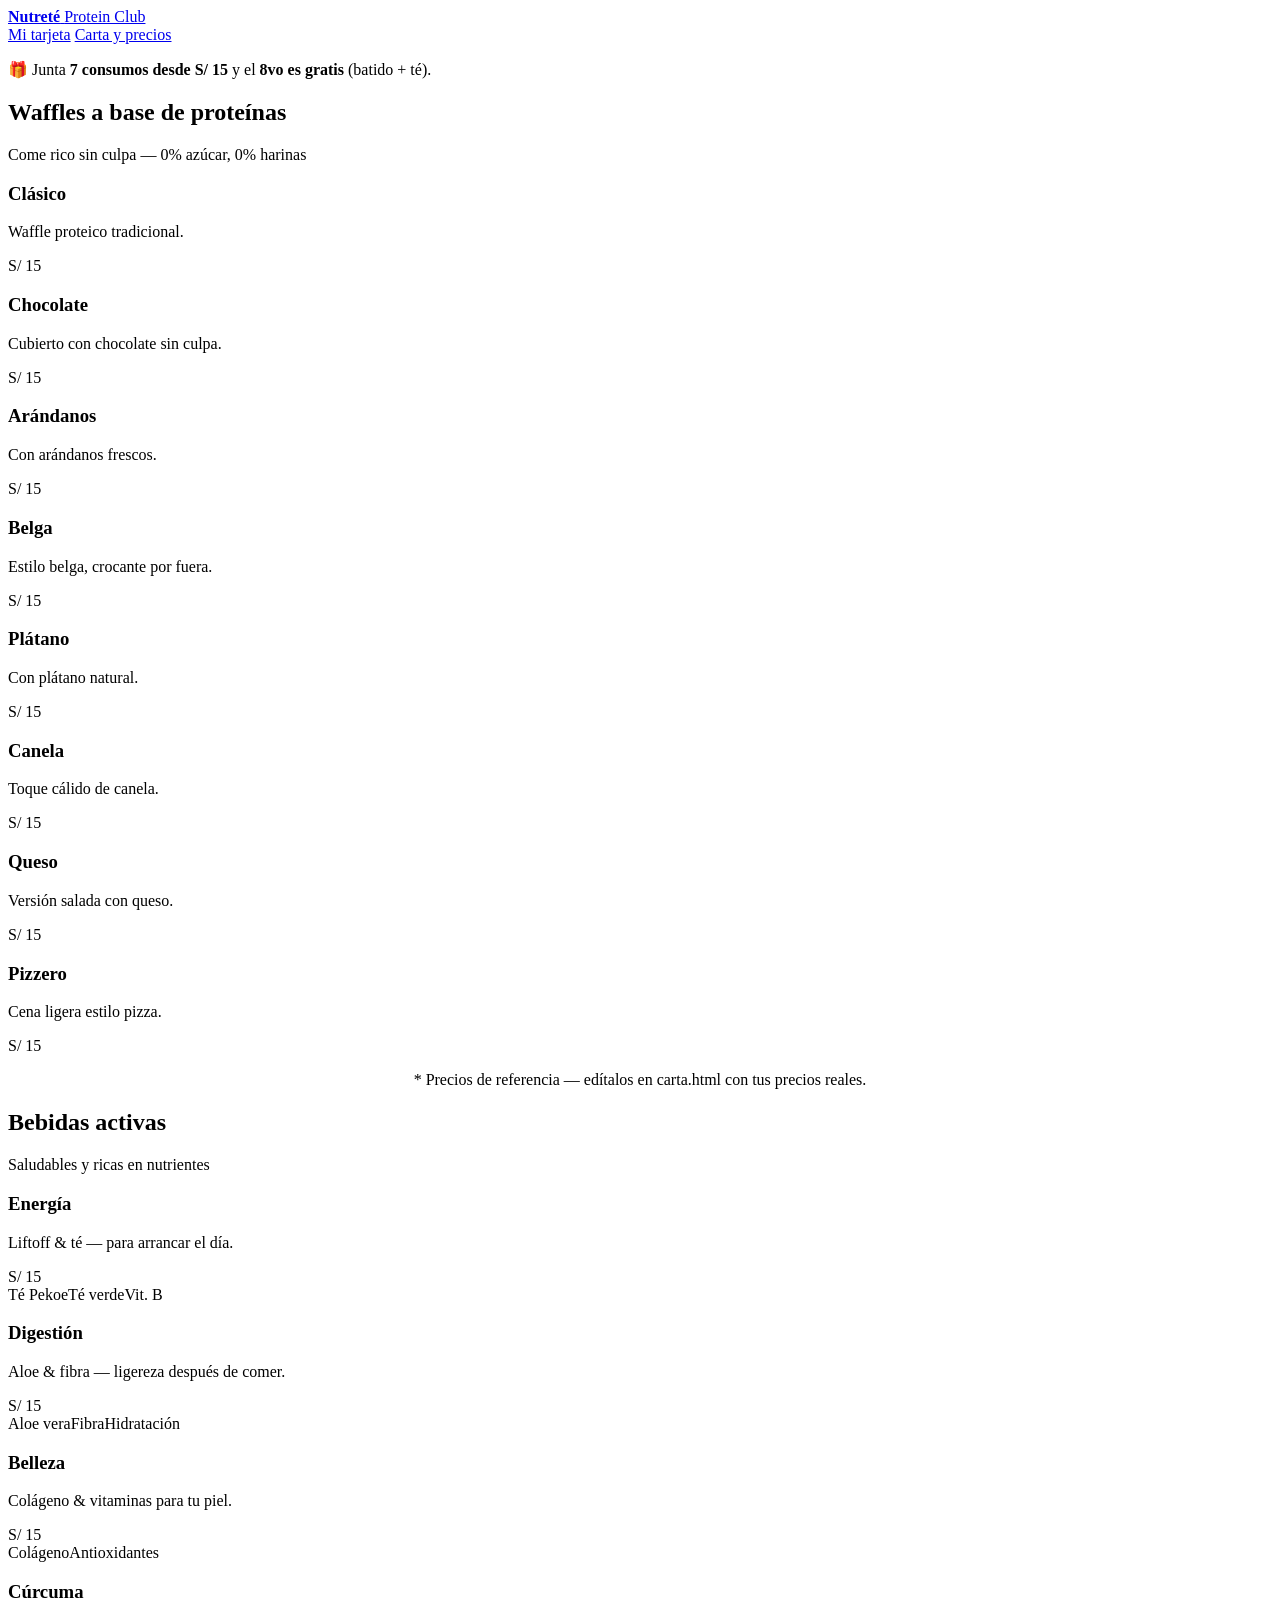
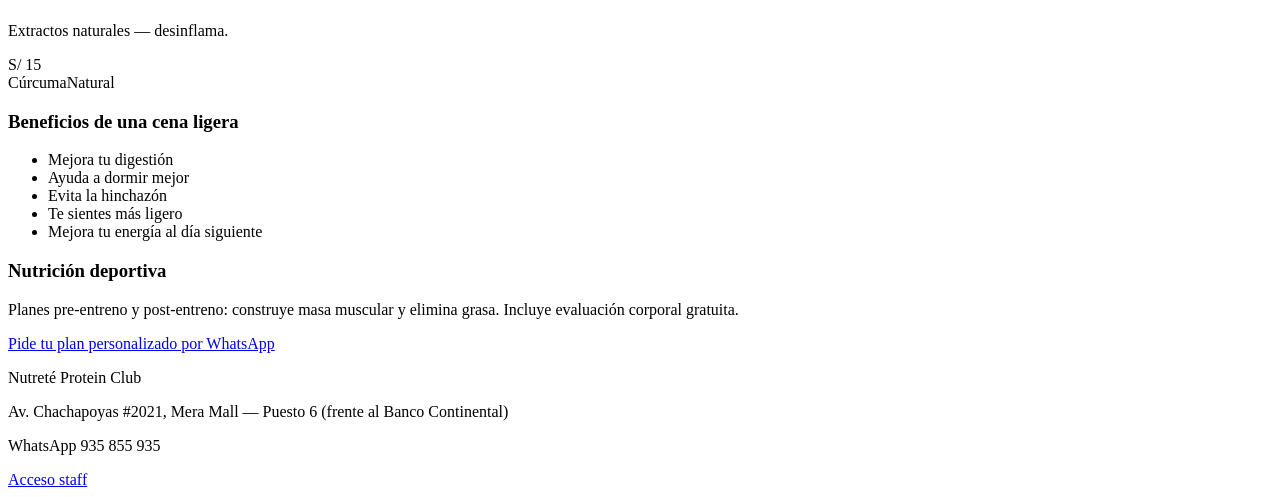
==== carta.html @ c7e77846 "Add files via upload" ====
<!DOCTYPE html>
<html lang="es">
<head>
<meta charset="UTF-8">
<meta name="viewport" content="width=device-width, initial-scale=1.0">
<title>Carta y precios · Nutreté Protein Club</title>
<meta name="description" content="Carta de waffles a base de proteínas y bebidas activas de Nutreté Protein Club, con precios y promociones.">
<link rel="preconnect" href="https://fonts.googleapis.com">
<link href="https://fonts.googleapis.com/css2?family=Fraunces:wght@500;600;700&family=Work+Sans:wght@400;500;600;700&display=swap" rel="stylesheet">
<link rel="stylesheet" href="css/style.css">
</head>
<body>

<header class="topbar">
  <div class="wrap">
    <a href="index.html" class="brand">
      <strong>Nutreté</strong>
      <span>Protein Club</span>
    </a>
    <nav class="nav-links">
      <a href="index.html">Mi tarjeta</a>
      <a href="carta.html" class="active">Carta y precios</a>
    </nav>
  </div>
</header>

<div class="promo-banner">
  <p>🎁 Junta <strong>7 consumos desde S/ 15</strong> y el <strong>8vo es gratis</strong> (batido + té). <a href="index.html" style="color:#fff;text-decoration:underline;">Ver mi tarjeta de fidelidad →</a></p>
</div>

<section class="menu-section wrap">
  <h2>Waffles a base de proteínas</h2>
  <p class="section-sub">Come rico sin culpa — 0% azúcar, 0% harinas</p>

  <div class="menu-grid">
    <div class="menu-item">
      <h3>Clásico</h3>
      <p>Waffle proteico tradicional.</p>
      <div class="price">S/ 15</div>
    </div>
    <div class="menu-item">
      <h3>Chocolate</h3>
      <p>Cubierto con chocolate sin culpa.</p>
      <div class="price">S/ 15</div>
    </div>
    <div class="menu-item">
      <h3>Arándanos</h3>
      <p>Con arándanos frescos.</p>
      <div class="price">S/ 15</div>
    </div>
    <div class="menu-item">
      <h3>Belga</h3>
      <p>Estilo belga, crocante por fuera.</p>
      <div class="price">S/ 15</div>
    </div>
    <div class="menu-item">
      <h3>Plátano</h3>
      <p>Con plátano natural.</p>
      <div class="price">S/ 15</div>
    </div>
    <div class="menu-item">
      <h3>Canela</h3>
      <p>Toque cálido de canela.</p>
      <div class="price">S/ 15</div>
    </div>
    <div class="menu-item">
      <h3>Queso</h3>
      <p>Versión salada con queso.</p>
      <div class="price">S/ 15</div>
    </div>
    <div class="menu-item">
      <h3>Pizzero</h3>
      <p>Cena ligera estilo pizza.</p>
      <div class="price">S/ 15</div>
    </div>
  </div>
  <p class="helper-text" style="text-align:center;">* Precios de referencia — edítalos en carta.html con tus precios reales.</p>
</section>

<section class="menu-section wrap">
  <h2>Bebidas activas</h2>
  <p class="section-sub">Saludables y ricas en nutrientes</p>

  <div class="menu-grid">
    <div class="menu-item">
      <h3>Energía</h3>
      <p>Liftoff &amp; té — para arrancar el día.</p>
      <div class="price">S/ 15</div>
      <div class="tags"><span class="tag">Té Pekoe</span><span class="tag">Té verde</span><span class="tag">Vit. B</span></div>
    </div>
    <div class="menu-item">
      <h3>Digestión</h3>
      <p>Aloe &amp; fibra — ligereza después de comer.</p>
      <div class="price">S/ 15</div>
      <div class="tags"><span class="tag">Aloe vera</span><span class="tag">Fibra</span><span class="tag">Hidratación</span></div>
    </div>
    <div class="menu-item">
      <h3>Belleza</h3>
      <p>Colágeno &amp; vitaminas para tu piel.</p>
      <div class="price">S/ 15</div>
      <div class="tags"><span class="tag">Colágeno</span><span class="tag">Antioxidantes</span></div>
    </div>
    <div class="menu-item">
      <h3>Cúrcuma</h3>
      <p>Extractos naturales — desinflama.</p>
      <div class="price">S/ 15</div>
      <div class="tags"><span class="tag">Cúrcuma</span><span class="tag">Natural</span></div>
    </div>
  </div>

  <div class="benefits-box">
    <h3>Beneficios de una cena ligera</h3>
    <ul>
      <li>Mejora tu digestión</li>
      <li>Ayuda a dormir mejor</li>
      <li>Evita la hinchazón</li>
      <li>Te sientes más ligero</li>
      <li>Mejora tu energía al día siguiente</li>
    </ul>
  </div>
</section>

<section class="plan-cta wrap">
  <h3>Nutrición deportiva</h3>
  <p>Planes pre-entreno y post-entreno: construye masa muscular y elimina grasa. Incluye evaluación corporal gratuita.</p>
  <a href="https://wa.me/51935855935" class="btn gold">Pide tu plan personalizado por WhatsApp</a>
</section>

<footer>
  <div class="wrap">
    <p class="foot-brand">Nutreté Protein Club</p>
    <p>Av. Chachapoyas #2021, Mera Mall — Puesto 6 (frente al Banco Continental)</p>
    <p>WhatsApp 935 855 935</p>
    <a href="admin.html" class="staff-link">Acceso staff</a>
  </div>
</footer>

</body>
</html>
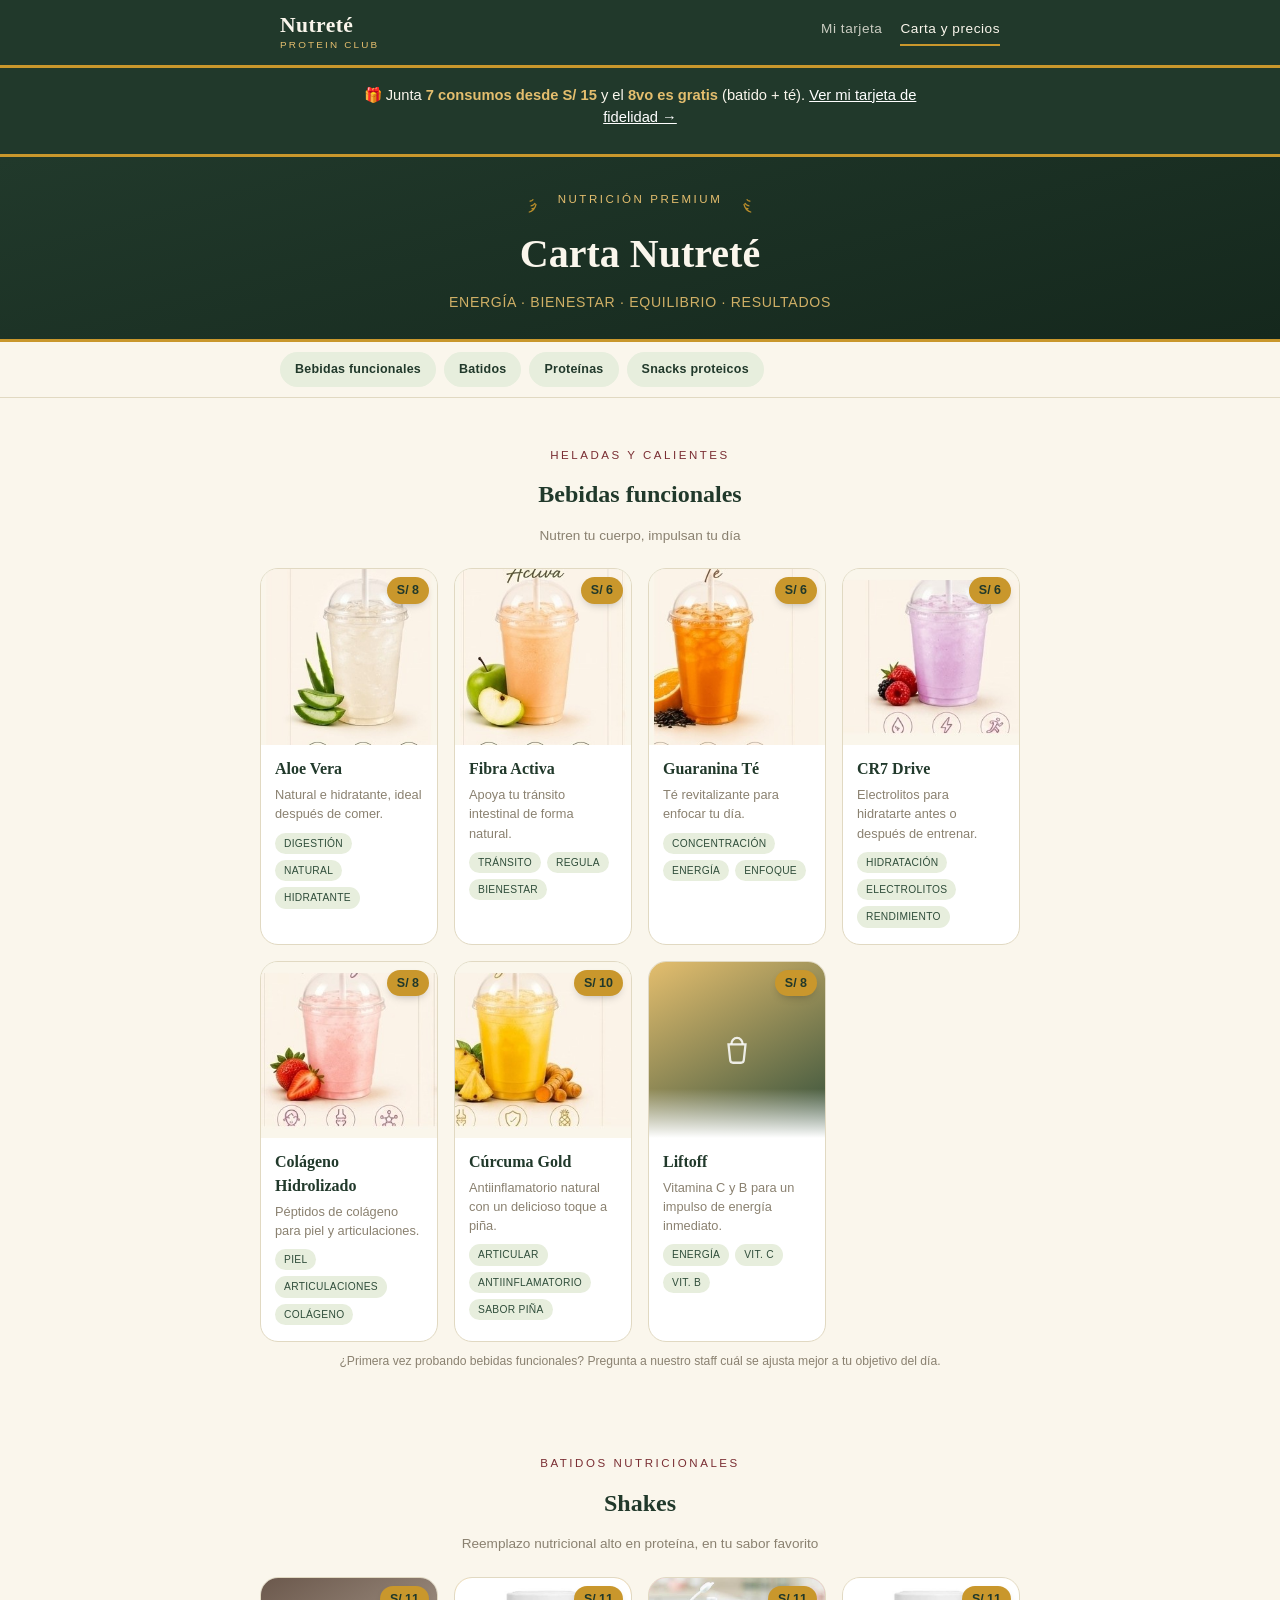
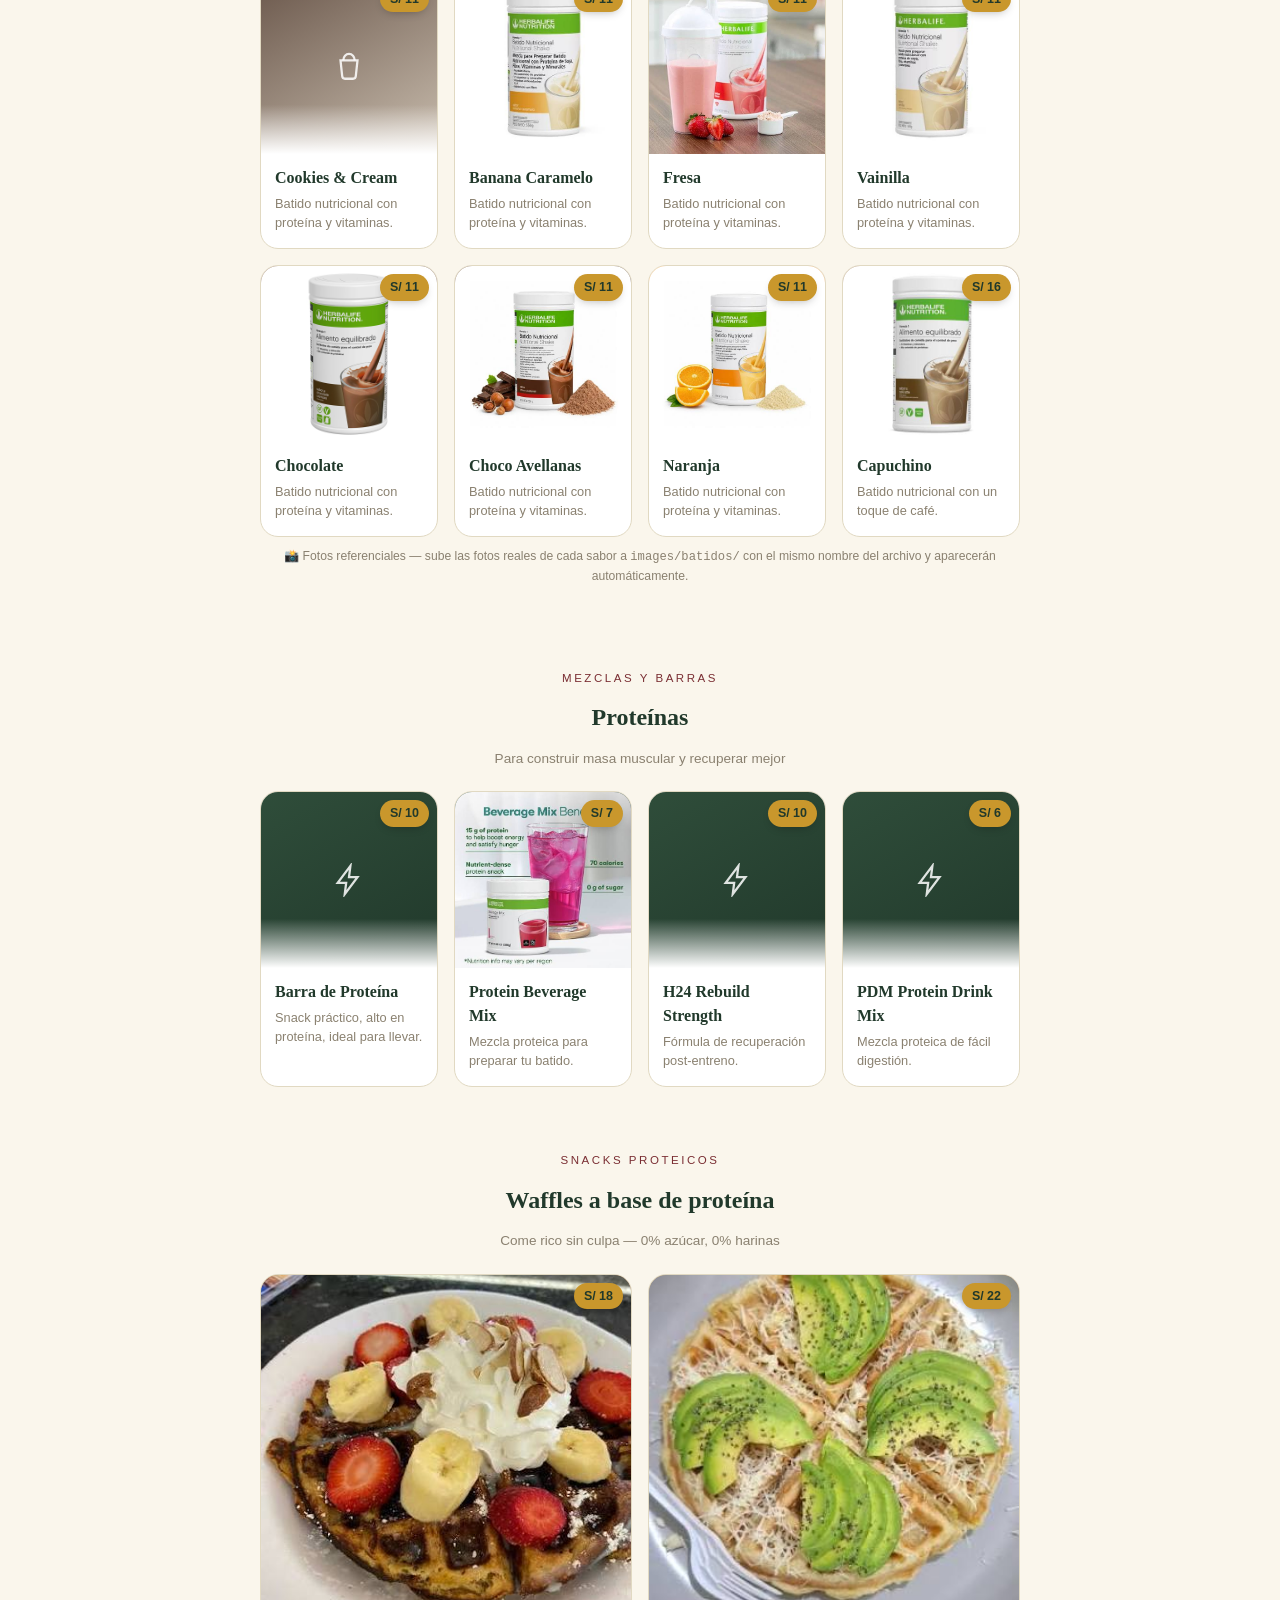
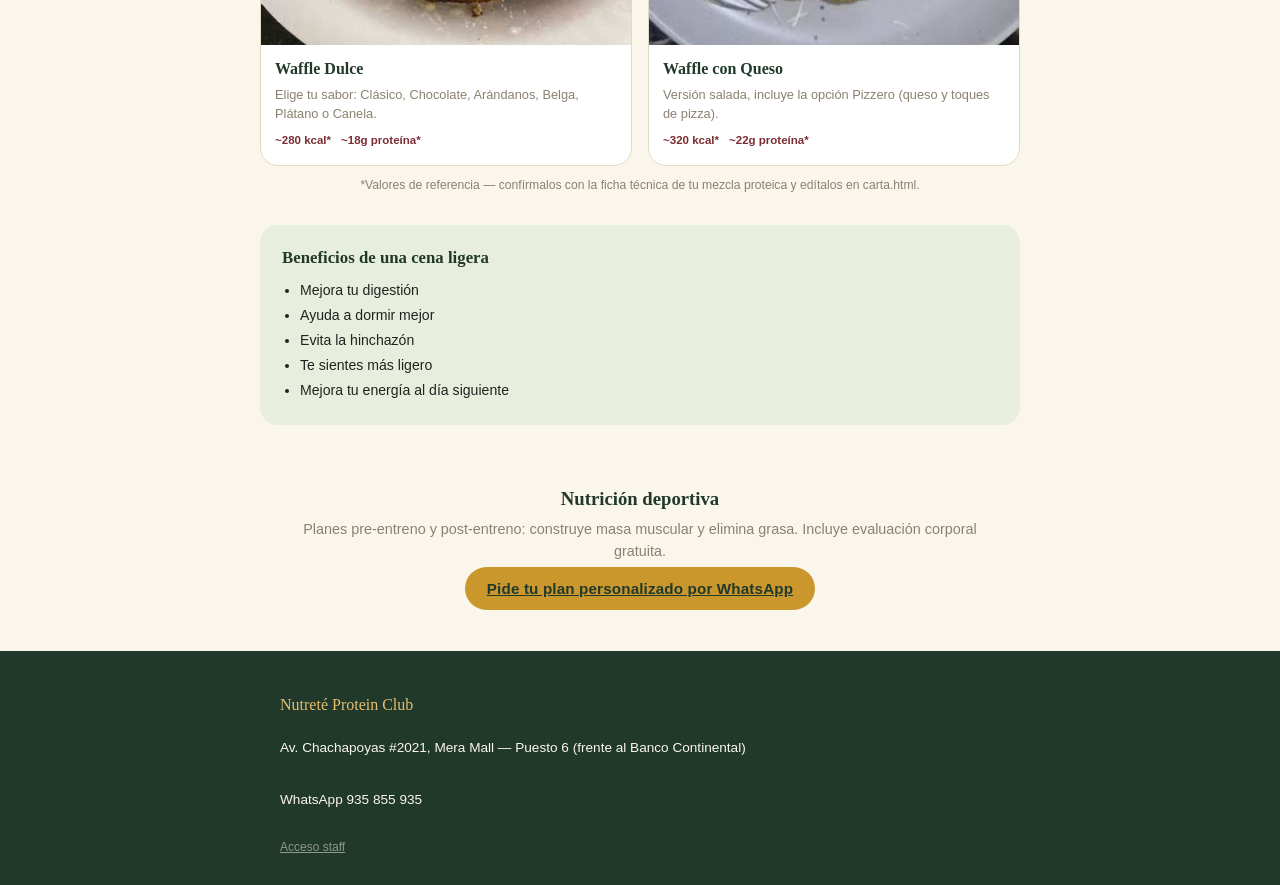
==== commit a4f4d2bd: "Add files via upload" ====
--- a/carta.html
+++ b/carta.html
@@ -4,12 +4,30 @@
 <meta charset="UTF-8">
 <meta name="viewport" content="width=device-width, initial-scale=1.0">
 <title>Carta y precios · Nutreté Protein Club</title>
-<meta name="description" content="Carta de waffles a base de proteínas y bebidas activas de Nutreté Protein Club, con precios y promociones.">
+<meta name="description" content="Carta de bebidas funcionales, batidos nutricionales, proteínas y snacks proteicos de Nutreté Protein Club, con precios y promociones.">
 <link rel="preconnect" href="https://fonts.googleapis.com">
 <link href="https://fonts.googleapis.com/css2?family=Fraunces:wght@500;600;700&family=Work+Sans:wght@400;500;600;700&display=swap" rel="stylesheet">
 <link rel="stylesheet" href="css/style.css">
 </head>
 <body>
+
+<!-- reusable icons -->
+<svg style="display:none" aria-hidden="true">
+  <symbol id="icon-sprig" viewBox="0 0 24 24" fill="none" stroke="currentColor" stroke-width="1.4">
+    <path d="M3 21c4-1 7-4 8-9M5 14c2 0 4-1 5-3M4 9c1.5 0 3-.7 4-2M6 17c1.5.3 3-.2 4-1.5"/>
+  </symbol>
+  <symbol id="icon-cup" viewBox="0 0 24 24" fill="none" stroke="currentColor" stroke-width="1.6">
+    <path d="M6 8h12l-1.2 11.2a2 2 0 0 1-2 1.8H9.2a2 2 0 0 1-2-1.8L6 8z"/>
+    <path d="M8 8c0-2.5 1.8-4.5 4-4.5S16 5.5 16 8"/>
+  </symbol>
+  <symbol id="icon-spark" viewBox="0 0 24 24" fill="none" stroke="currentColor" stroke-width="1.6">
+    <path d="M13 2 4 14h6l-1 8 9-12h-6l1-8z"/>
+  </symbol>
+  <symbol id="icon-waffle" viewBox="0 0 24 24" fill="none" stroke="currentColor" stroke-width="1.6">
+    <rect x="3.5" y="3.5" width="17" height="17" rx="2"/>
+    <path d="M3.5 9.5h17M3.5 14.5h17M9 3.5v17M15 3.5v17"/>
+  </symbol>
+</svg>
 
 <header class="topbar">
   <div class="wrap">
@@ -28,85 +46,240 @@
   <p>🎁 Junta <strong>7 consumos desde S/ 15</strong> y el <strong>8vo es gratis</strong> (batido + té). <a href="index.html" style="color:#fff;text-decoration:underline;">Ver mi tarjeta de fidelidad →</a></p>
 </div>
 
-<section class="menu-section wrap">
-  <h2>Waffles a base de proteínas</h2>
-  <p class="section-sub">Come rico sin culpa — 0% azúcar, 0% harinas</p>
+<section class="menu-hero">
+  <div class="sprig-row">
+    <svg class="sprig"><use href="#icon-sprig"/></svg>
+    <span class="eyebrow">Nutrición Premium</span>
+    <svg class="sprig"><use href="#icon-sprig"/></svg>
+  </div>
+  <h1>Carta Nutreté</h1>
+  <p>Energía · Bienestar · Equilibrio · Resultados</p>
+</section>
+
+<nav class="cat-nav">
+  <div class="wrap">
+    <a href="#bebidas">Bebidas funcionales</a>
+    <a href="#batidos">Batidos</a>
+    <a href="#proteinas">Proteínas</a>
+    <a href="#waffles">Snacks proteicos</a>
+  </div>
+</nav>
+
+<!-- ============ BEBIDAS FUNCIONALES ============ -->
+<section id="bebidas" class="menu-section wrap">
+  <div class="head">
+    <span class="eyebrow">Heladas y calientes</span>
+    <h2>Bebidas funcionales</h2>
+    <p class="section-sub">Nutren tu cuerpo, impulsan tu día</p>
+  </div>
 
   <div class="menu-grid">
-    <div class="menu-item">
-      <h3>Clásico</h3>
-      <p>Waffle proteico tradicional.</p>
-      <div class="price">S/ 15</div>
-    </div>
-    <div class="menu-item">
-      <h3>Chocolate</h3>
-      <p>Cubierto con chocolate sin culpa.</p>
-      <div class="price">S/ 15</div>
-    </div>
-    <div class="menu-item">
-      <h3>Arándanos</h3>
-      <p>Con arándanos frescos.</p>
-      <div class="price">S/ 15</div>
-    </div>
-    <div class="menu-item">
-      <h3>Belga</h3>
-      <p>Estilo belga, crocante por fuera.</p>
-      <div class="price">S/ 15</div>
-    </div>
-    <div class="menu-item">
-      <h3>Plátano</h3>
-      <p>Con plátano natural.</p>
-      <div class="price">S/ 15</div>
-    </div>
-    <div class="menu-item">
-      <h3>Canela</h3>
-      <p>Toque cálido de canela.</p>
-      <div class="price">S/ 15</div>
-    </div>
-    <div class="menu-item">
-      <h3>Queso</h3>
-      <p>Versión salada con queso.</p>
-      <div class="price">S/ 15</div>
-    </div>
-    <div class="menu-item">
-      <h3>Pizzero</h3>
-      <p>Cena ligera estilo pizza.</p>
-      <div class="price">S/ 15</div>
-    </div>
-  </div>
-  <p class="helper-text" style="text-align:center;">* Precios de referencia — edítalos en carta.html con tus precios reales.</p>
-</section>
-
-<section class="menu-section wrap">
-  <h2>Bebidas activas</h2>
-  <p class="section-sub">Saludables y ricas en nutrientes</p>
+
+    <div class="menu-item">
+      <div class="menu-photo">
+        <span class="price-chip">S/ 8</span>
+        <img src="images/bebidas/aloe-vera.jpg" alt="Aloe Vera" loading="lazy">
+      </div>
+      <div class="body">
+        <h3>Aloe Vera</h3>
+        <p>Natural e hidratante, ideal después de comer.</p>
+        <div class="tags"><span class="tag">Digestión</span><span class="tag">Natural</span><span class="tag">Hidratante</span></div>
+      </div>
+    </div>
+
+    <div class="menu-item">
+      <div class="menu-photo">
+        <span class="price-chip">S/ 6</span>
+        <img src="images/bebidas/fibra-activa.jpg" alt="Fibra Activa" loading="lazy">
+      </div>
+      <div class="body">
+        <h3>Fibra Activa</h3>
+        <p>Apoya tu tránsito intestinal de forma natural.</p>
+        <div class="tags"><span class="tag">Tránsito</span><span class="tag">Regula</span><span class="tag">Bienestar</span></div>
+      </div>
+    </div>
+
+    <div class="menu-item">
+      <div class="menu-photo">
+        <span class="price-chip">S/ 6</span>
+        <img src="images/bebidas/guaranina-te.jpg" alt="Guaranina Té" loading="lazy">
+      </div>
+      <div class="body">
+        <h3>Guaranina Té</h3>
+        <p>Té revitalizante para enfocar tu día.</p>
+        <div class="tags"><span class="tag">Concentración</span><span class="tag">Energía</span><span class="tag">Enfoque</span></div>
+      </div>
+    </div>
+
+    <div class="menu-item">
+      <div class="menu-photo">
+        <span class="price-chip">S/ 6</span>
+        <img src="images/bebidas/cr7-drive.jpg" alt="CR7 Drive Electrolitos" loading="lazy">
+      </div>
+      <div class="body">
+        <h3>CR7 Drive</h3>
+        <p>Electrolitos para hidratarte antes o después de entrenar.</p>
+        <div class="tags"><span class="tag">Hidratación</span><span class="tag">Electrolitos</span><span class="tag">Rendimiento</span></div>
+      </div>
+    </div>
+
+    <div class="menu-item">
+      <div class="menu-photo">
+        <span class="price-chip">S/ 8</span>
+        <img src="images/bebidas/colageno.jpg" alt="Colágeno Hidrolizado" loading="lazy">
+      </div>
+      <div class="body">
+        <h3>Colágeno Hidrolizado</h3>
+        <p>Péptidos de colágeno para piel y articulaciones.</p>
+        <div class="tags"><span class="tag">Piel</span><span class="tag">Articulaciones</span><span class="tag">Colágeno</span></div>
+      </div>
+    </div>
+
+    <div class="menu-item">
+      <div class="menu-photo">
+        <span class="price-chip">S/ 10</span>
+        <img src="images/bebidas/curcuma-gold.jpg" alt="Cúrcuma Gold" loading="lazy">
+      </div>
+      <div class="body">
+        <h3>Cúrcuma Gold</h3>
+        <p>Antiinflamatorio natural con un delicioso toque a piña.</p>
+        <div class="tags"><span class="tag">Articular</span><span class="tag">Antiinflamatorio</span><span class="tag">Sabor piña</span></div>
+      </div>
+    </div>
+
+    <div class="menu-item">
+      <div class="menu-photo fl-drink">
+        <span class="price-chip">S/ 8</span>
+        <div class="photo-fallback"><svg><use href="#icon-cup"/></svg></div>
+      </div>
+      <div class="body">
+        <h3>Liftoff</h3>
+        <p>Vitamina C y B para un impulso de energía inmediato.</p>
+        <div class="tags"><span class="tag">Energía</span><span class="tag">Vit. C</span><span class="tag">Vit. B</span></div>
+      </div>
+    </div>
+
+  </div>
+  <p class="section-note">¿Primera vez probando bebidas funcionales? Pregunta a nuestro staff cuál se ajusta mejor a tu objetivo del día.</p>
+</section>
+
+<!-- ============ BATIDOS NUTRICIONALES ============ -->
+<section id="batidos" class="menu-section wrap">
+  <div class="head">
+    <span class="eyebrow">Batidos nutricionales</span>
+    <h2>Shakes</h2>
+    <p class="section-sub">Reemplazo nutricional alto en proteína, en tu sabor favorito</p>
+  </div>
 
   <div class="menu-grid">
-    <div class="menu-item">
-      <h3>Energía</h3>
-      <p>Liftoff &amp; té — para arrancar el día.</p>
-      <div class="price">S/ 15</div>
-      <div class="tags"><span class="tag">Té Pekoe</span><span class="tag">Té verde</span><span class="tag">Vit. B</span></div>
-    </div>
-    <div class="menu-item">
-      <h3>Digestión</h3>
-      <p>Aloe &amp; fibra — ligereza después de comer.</p>
-      <div class="price">S/ 15</div>
-      <div class="tags"><span class="tag">Aloe vera</span><span class="tag">Fibra</span><span class="tag">Hidratación</span></div>
-    </div>
-    <div class="menu-item">
-      <h3>Belleza</h3>
-      <p>Colágeno &amp; vitaminas para tu piel.</p>
-      <div class="price">S/ 15</div>
-      <div class="tags"><span class="tag">Colágeno</span><span class="tag">Antioxidantes</span></div>
-    </div>
-    <div class="menu-item">
-      <h3>Cúrcuma</h3>
-      <p>Extractos naturales — desinflama.</p>
-      <div class="price">S/ 15</div>
-      <div class="tags"><span class="tag">Cúrcuma</span><span class="tag">Natural</span></div>
-    </div>
-  </div>
+
+    <div class="menu-item">
+      <div class="menu-photo fl-cookies"><span class="price-chip">S/ 11</span><img src="images/batidos/cookies-cream.jpg" alt="Shake Cookies & Cream" loading="lazy" onerror="this.remove()"><div class="photo-fallback"><svg><use href="#icon-cup"/></svg></div></div>
+      <div class="body"><h3>Cookies &amp; Cream</h3><p>Batido nutricional con proteína y vitaminas.</p></div>
+    </div>
+
+    <div class="menu-item">
+      <div class="menu-photo fl-banana"><span class="price-chip">S/ 11</span><img src="images/batidos/banana-caramelo.jpg" alt="Shake Banana Caramelo" loading="lazy" onerror="this.remove()"><div class="photo-fallback"><svg><use href="#icon-cup"/></svg></div></div>
+      <div class="body"><h3>Banana Caramelo</h3><p>Batido nutricional con proteína y vitaminas.</p></div>
+    </div>
+
+    <div class="menu-item">
+      <div class="menu-photo fl-fresa"><span class="price-chip">S/ 11</span><img src="images/batidos/fresa.jpg" alt="Shake Fresa" loading="lazy" onerror="this.remove()"><div class="photo-fallback"><svg><use href="#icon-cup"/></svg></div></div>
+      <div class="body"><h3>Fresa</h3><p>Batido nutricional con proteína y vitaminas.</p></div>
+    </div>
+
+    <div class="menu-item">
+      <div class="menu-photo fl-vainilla"><span class="price-chip">S/ 11</span><img src="images/batidos/vainilla.jpg" alt="Shake Vainilla" loading="lazy" onerror="this.remove()"><div class="photo-fallback"><svg><use href="#icon-cup"/></svg></div></div>
+      <div class="body"><h3>Vainilla</h3><p>Batido nutricional con proteína y vitaminas.</p></div>
+    </div>
+
+    <div class="menu-item">
+      <div class="menu-photo fl-chocolate"><span class="price-chip">S/ 11</span><img src="images/batidos/chocolate.jpg" alt="Shake Chocolate" loading="lazy" onerror="this.remove()"><div class="photo-fallback"><svg><use href="#icon-cup"/></svg></div></div>
+      <div class="body"><h3>Chocolate</h3><p>Batido nutricional con proteína y vitaminas.</p></div>
+    </div>
+
+    <div class="menu-item">
+      <div class="menu-photo fl-avellana"><span class="price-chip">S/ 11</span><img src="images/batidos/choco-avellanas.jpg" alt="Shake Choco Avellanas" loading="lazy" onerror="this.remove()"><div class="photo-fallback"><svg><use href="#icon-cup"/></svg></div></div>
+      <div class="body"><h3>Choco Avellanas</h3><p>Batido nutricional con proteína y vitaminas.</p></div>
+    </div>
+
+    <div class="menu-item">
+      <div class="menu-photo fl-naranja"><span class="price-chip">S/ 11</span><img src="images/batidos/naranja.jpg" alt="Shake Naranja" loading="lazy" onerror="this.remove()"><div class="photo-fallback"><svg><use href="#icon-cup"/></svg></div></div>
+      <div class="body"><h3>Naranja</h3><p>Batido nutricional con proteína y vitaminas.</p></div>
+    </div>
+
+    <div class="menu-item">
+      <div class="menu-photo fl-capuchino"><span class="price-chip">S/ 16</span><img src="images/batidos/capuchino.jpg" alt="Shake Capuchino" loading="lazy" onerror="this.remove()"><div class="photo-fallback"><svg><use href="#icon-cup"/></svg></div></div>
+      <div class="body"><h3>Capuchino</h3><p>Batido nutricional con un toque de café.</p></div>
+    </div>
+
+  </div>
+  <p class="section-note">📸 Fotos referenciales — sube las fotos reales de cada sabor a <code>images/batidos/</code> con el mismo nombre del archivo y aparecerán automáticamente.</p>
+</section>
+
+<!-- ============ PROTEÍNAS ============ -->
+<section id="proteinas" class="menu-section wrap">
+  <div class="head">
+    <span class="eyebrow">Mezclas y barras</span>
+    <h2>Proteínas</h2>
+    <p class="section-sub">Para construir masa muscular y recuperar mejor</p>
+  </div>
+
+  <div class="menu-grid">
+
+    <div class="menu-item">
+      <div class="menu-photo fl-protein"><span class="price-chip">S/ 10</span><img src="images/proteinas/barra-proteina.jpg" alt="Barra de Proteína" loading="lazy" onerror="this.remove()"><div class="photo-fallback"><svg><use href="#icon-spark"/></svg></div></div>
+      <div class="body"><h3>Barra de Proteína</h3><p>Snack práctico, alto en proteína, ideal para llevar.</p></div>
+    </div>
+
+    <div class="menu-item">
+      <div class="menu-photo fl-protein"><span class="price-chip">S/ 7</span><img src="images/proteinas/protein-beverage-mix.jpg" alt="Protein Beverage Mix" loading="lazy" onerror="this.remove()"><div class="photo-fallback"><svg><use href="#icon-spark"/></svg></div></div>
+      <div class="body"><h3>Protein Beverage Mix</h3><p>Mezcla proteica para preparar tu batido.</p></div>
+    </div>
+
+    <div class="menu-item">
+      <div class="menu-photo fl-protein"><span class="price-chip">S/ 10</span><img src="images/proteinas/h24-rebuild-strength.jpg" alt="H24 Rebuild Strength" loading="lazy" onerror="this.remove()"><div class="photo-fallback"><svg><use href="#icon-spark"/></svg></div></div>
+      <div class="body"><h3>H24 Rebuild Strength</h3><p>Fórmula de recuperación post-entreno.</p></div>
+    </div>
+
+    <div class="menu-item">
+      <div class="menu-photo fl-protein"><span class="price-chip">S/ 6</span><img src="images/proteinas/pdm-protein-drink-mix.jpg" alt="PDM Protein Drink Mix" loading="lazy" onerror="this.remove()"><div class="photo-fallback"><svg><use href="#icon-spark"/></svg></div></div>
+      <div class="body"><h3>PDM Protein Drink Mix</h3><p>Mezcla proteica de fácil digestión.</p></div>
+    </div>
+
+  </div>
+</section>
+
+<!-- ============ SNACKS PROTEICOS (WAFFLES) ============ -->
+<section id="waffles" class="menu-section wrap">
+  <div class="head">
+    <span class="eyebrow">Snacks proteicos</span>
+    <h2>Waffles a base de proteína</h2>
+    <p class="section-sub">Come rico sin culpa — 0% azúcar, 0% harinas</p>
+  </div>
+
+  <div class="menu-grid">
+
+    <div class="menu-item">
+      <div class="menu-photo fl-waffle"><span class="price-chip">S/ 18</span><img src="images/waffles/waffle-dulce.jpg" alt="Waffle Dulce" loading="lazy" onerror="this.remove()"><div class="photo-fallback"><svg><use href="#icon-waffle"/></svg></div></div>
+      <div class="body">
+        <h3>Waffle Dulce</h3>
+        <p>Elige tu sabor: Clásico, Chocolate, Arándanos, Belga, Plátano o Canela.</p>
+        <div class="macro-row"><span>~280 kcal*</span><span>~18g proteína*</span></div>
+      </div>
+    </div>
+
+    <div class="menu-item">
+      <div class="menu-photo fl-waffle"><span class="price-chip">S/ 22</span><img src="images/waffles/waffle-queso.jpg" alt="Waffle con Queso" loading="lazy" onerror="this.remove()"><div class="photo-fallback"><svg><use href="#icon-waffle"/></svg></div></div>
+      <div class="body">
+        <h3>Waffle con Queso</h3>
+        <p>Versión salada, incluye la opción Pizzero (queso y toques de pizza).</p>
+        <div class="macro-row"><span>~320 kcal*</span><span>~22g proteína*</span></div>
+      </div>
+    </div>
+
+  </div>
+  <p class="section-note">*Valores de referencia — confírmalos con la ficha técnica de tu mezcla proteica y edítalos en carta.html.</p>
 
   <div class="benefits-box">
     <h3>Beneficios de una cena ligera</h3>
--- a/css/style.css
+++ b/css/style.css
@@ -0,0 +1,844 @@
+/* =========================================================
+   NUTRETÉ PROTEIN CLUB — hoja de estilos compartida
+   ========================================================= */
+
+:root {
+  --cream: #FAF6EC;
+  --paper: #FFFFFF;
+  --forest: #21392B;
+  --forest-light: #2F4D3A;
+  --oxblood: #7A2E33;
+  --gold: #C9972C;
+  --gold-light: #E4BE6E;
+  --sage: #E7EEDD;
+  --ink: #1E2420;
+  --muted: #8A8170;
+  --line: #E1D9C2;
+
+  --display: "Fraunces", Georgia, serif;
+  --body: "Work Sans", -apple-system, Segoe UI, sans-serif;
+
+  --radius: 18px;
+  --container: 760px;
+}
+
+* { box-sizing: border-box; }
+
+html { scroll-behavior: smooth; }
+
+body {
+  margin: 0;
+  background: var(--cream);
+  color: var(--ink);
+  font-family: var(--body);
+  line-height: 1.5;
+  -webkit-font-smoothing: antialiased;
+}
+
+a { color: inherit; }
+
+img, svg { display: block; max-width: 100%; }
+
+button {
+  font-family: inherit;
+  cursor: pointer;
+}
+
+:focus-visible {
+  outline: 3px solid var(--oxblood);
+  outline-offset: 2px;
+}
+
+.wrap {
+  width: 100%;
+  max-width: var(--container);
+  margin: 0 auto;
+  padding: 0 20px;
+}
+
+/* ---------- top bar ---------- */
+
+.topbar {
+  background: var(--forest);
+  color: var(--cream);
+  border-bottom: 3px solid var(--gold);
+}
+
+.topbar .wrap {
+  display: flex;
+  align-items: center;
+  justify-content: space-between;
+  padding-top: 14px;
+  padding-bottom: 14px;
+  gap: 12px;
+}
+
+.brand {
+  display: flex;
+  flex-direction: column;
+  line-height: 1.1;
+  text-decoration: none;
+  color: var(--cream);
+}
+
+.brand strong {
+  font-family: var(--display);
+  font-size: 1.35rem;
+  font-weight: 600;
+  letter-spacing: 0.02em;
+}
+
+.brand span {
+  font-size: 0.62rem;
+  letter-spacing: 0.22em;
+  text-transform: uppercase;
+  color: var(--gold-light);
+  margin-top: 2px;
+}
+
+.nav-links {
+  display: flex;
+  gap: 18px;
+  font-size: 0.85rem;
+  letter-spacing: 0.04em;
+}
+
+.nav-links a {
+  text-decoration: none;
+  color: var(--cream);
+  opacity: 0.78;
+  padding-bottom: 4px;
+  border-bottom: 2px solid transparent;
+  transition: opacity .2s, border-color .2s;
+}
+
+.nav-links a.active,
+.nav-links a:hover {
+  opacity: 1;
+  border-color: var(--gold);
+}
+
+/* ---------- hero ---------- */
+
+.hero {
+  padding: 38px 0 28px;
+  text-align: center;
+}
+
+.eyebrow {
+  display: inline-block;
+  font-size: 0.72rem;
+  letter-spacing: 0.22em;
+  text-transform: uppercase;
+  color: var(--oxblood);
+  margin-bottom: 10px;
+}
+
+.hero h1 {
+  font-family: var(--display);
+  font-size: clamp(1.7rem, 5vw, 2.4rem);
+  margin: 0 0 10px;
+  color: var(--forest);
+  font-weight: 600;
+}
+
+.hero p {
+  max-width: 480px;
+  margin: 0 auto;
+  color: var(--ink);
+  opacity: 0.82;
+  font-size: 0.98rem;
+}
+
+/* ---------- lookup form ---------- */
+
+.lookup {
+  display: flex;
+  gap: 8px;
+  max-width: 380px;
+  margin: 22px auto 0;
+}
+
+.lookup input {
+  flex: 1;
+  border: 2px solid var(--line);
+  background: var(--paper);
+  border-radius: 999px;
+  padding: 13px 18px;
+  font-size: 1rem;
+  font-family: var(--body);
+  color: var(--ink);
+}
+
+.lookup input:focus { border-color: var(--oxblood); }
+
+.btn {
+  border: none;
+  border-radius: 999px;
+  padding: 13px 22px;
+  font-weight: 600;
+  font-size: 0.95rem;
+  letter-spacing: 0.01em;
+  background: var(--oxblood);
+  color: var(--cream);
+  transition: transform .15s, background .2s;
+}
+
+.btn:hover { background: #5e2327; }
+.btn:active { transform: scale(0.97); }
+
+.btn.gold {
+  background: var(--gold);
+  color: var(--forest);
+}
+.btn.gold:hover { background: var(--gold-light); }
+
+.btn.ghost {
+  background: transparent;
+  color: var(--forest);
+  border: 2px solid var(--forest);
+}
+.btn.ghost:hover { background: var(--forest); color: var(--cream); }
+
+.btn.block { width: 100%; }
+.btn[disabled] { opacity: 0.45; cursor: not-allowed; }
+
+.helper-text {
+  font-size: 0.8rem;
+  color: var(--muted);
+  margin-top: 10px;
+}
+
+.error-text {
+  font-size: 0.85rem;
+  color: var(--oxblood);
+  margin-top: 10px;
+  display: none;
+}
+.error-text.show { display: block; }
+
+/* ---------- card section / signature stamp ring ---------- */
+
+.card-section { padding: 10px 0 50px; }
+
+.card-panel {
+  display: none;
+  background: var(--paper);
+  border: 1px solid var(--line);
+  border-radius: 24px;
+  padding: 30px 20px 26px;
+  max-width: 420px;
+  margin: 0 auto;
+  box-shadow: 0 18px 40px -22px rgba(33,57,43,0.35);
+}
+.card-panel.show { display: block; }
+
+.card-panel .cliente-nombre {
+  text-align: center;
+  font-family: var(--display);
+  color: var(--forest);
+  font-size: 1.1rem;
+  margin: 0 0 4px;
+}
+
+.card-panel .cliente-sub {
+  text-align: center;
+  font-size: 0.78rem;
+  color: var(--muted);
+  letter-spacing: 0.05em;
+  margin-bottom: 6px;
+}
+
+.stamp-ring {
+  position: relative;
+  width: min(300px, 84vw);
+  aspect-ratio: 300 / 268;
+  margin: 18px auto 6px;
+}
+
+.stamp {
+  position: absolute;
+  width: 15%;
+  aspect-ratio: 1;
+  transform: translate(-50%, -50%);
+  border-radius: 50%;
+  background: var(--cream);
+  border: 2px solid var(--line);
+  color: var(--muted);
+  display: flex;
+  align-items: center;
+  justify-content: center;
+  font-weight: 700;
+  font-size: 0.78rem;
+  transition: background .35s, border-color .35s, color .35s, transform .35s;
+}
+
+.stamp[data-i="1"] { left: 6.7%;  top: 74%; }
+.stamp[data-i="2"] { left: 12.5%; top: 49%; }
+.stamp[data-i="3"] { left: 28.3%; top: 30%; }
+.stamp[data-i="4"] { left: 50%;   top: 23%; }
+.stamp[data-i="5"] { left: 71.7%; top: 30%; }
+.stamp[data-i="6"] { left: 87.5%; top: 49%; }
+.stamp[data-i="7"] { left: 93.3%; top: 74%; }
+
+.stamp.filled {
+  background: var(--gold);
+  border-color: var(--gold);
+  color: var(--paper);
+  box-shadow: 0 6px 14px -4px rgba(201,151,44,0.55);
+  transform: translate(-50%, -50%) scale(1.07);
+}
+
+.medal {
+  position: absolute;
+  left: 50%;
+  top: 89%;
+  transform: translate(-50%, -50%);
+  width: 32%;
+  aspect-ratio: 1;
+  border-radius: 50%;
+  background: var(--paper);
+  border: 3px solid var(--line);
+  display: flex;
+  flex-direction: column;
+  align-items: center;
+  justify-content: center;
+  color: var(--muted);
+  text-align: center;
+  padding: 4px;
+}
+
+.medal svg { width: 26px; height: 26px; margin-bottom: 2px; }
+
+.medal small {
+  font-size: 0.56rem;
+  letter-spacing: 0.06em;
+  text-transform: uppercase;
+  font-weight: 700;
+}
+
+.medal.unlocked {
+  border-color: var(--gold);
+  background: linear-gradient(150deg, var(--gold-light), var(--gold));
+  color: var(--forest);
+  animation: pulse 2.6s ease-in-out infinite;
+}
+
+@keyframes pulse {
+  0%, 100% { box-shadow: 0 0 0 0 rgba(201,151,44,0.45); }
+  50% { box-shadow: 0 0 0 10px rgba(201,151,44,0); }
+}
+
+@media (prefers-reduced-motion: reduce) {
+  .medal.unlocked { animation: none; }
+  .stamp, .medal { transition: none; }
+}
+
+.progress-text {
+  text-align: center;
+  margin-top: 16px;
+  font-size: 0.95rem;
+  color: var(--forest);
+}
+
+.progress-text strong { color: var(--oxblood); }
+
+.reward-banner {
+  display: none;
+  margin-top: 14px;
+  background: var(--sage);
+  border: 1px solid var(--gold);
+  border-radius: 14px;
+  padding: 12px 14px;
+  text-align: center;
+  font-size: 0.9rem;
+  color: var(--forest);
+}
+.reward-banner.show { display: block; }
+
+.not-found {
+  display: none;
+  max-width: 420px;
+  margin: 0 auto;
+  text-align: center;
+  background: var(--paper);
+  border: 1px dashed var(--line);
+  border-radius: 18px;
+  padding: 22px;
+  color: var(--ink);
+  font-size: 0.92rem;
+}
+.not-found.show { display: block; }
+
+/* ---------- faq ---------- */
+
+.faq {
+  max-width: 560px;
+  margin: 0 auto;
+  padding: 0 0 50px;
+}
+
+.faq h2 {
+  font-family: var(--display);
+  color: var(--forest);
+  font-size: 1.2rem;
+  text-align: center;
+  margin-bottom: 14px;
+}
+
+.faq details {
+  background: var(--paper);
+  border: 1px solid var(--line);
+  border-radius: 14px;
+  padding: 14px 16px;
+  margin-bottom: 10px;
+}
+
+.faq summary {
+  font-weight: 600;
+  color: var(--forest-light);
+  cursor: pointer;
+}
+
+.faq p {
+  margin: 10px 0 0;
+  font-size: 0.9rem;
+  color: var(--ink);
+  opacity: 0.85;
+}
+
+/* ---------- menu (carta.html) ---------- */
+
+.promo-banner {
+  background: var(--forest);
+  color: var(--cream);
+  text-align: center;
+  padding: 16px 18px;
+  border-bottom: 3px solid var(--gold);
+}
+
+.promo-banner p {
+  margin: 0 0 10px;
+  font-size: 0.92rem;
+  max-width: 560px;
+  margin-left: auto;
+  margin-right: auto;
+}
+
+.promo-banner strong { color: var(--gold-light); }
+
+/* ---- premium menu hero ---- */
+
+.menu-hero {
+  background: linear-gradient(165deg, var(--forest) 0%, #15281d 100%);
+  color: var(--cream);
+  text-align: center;
+  padding: 34px 20px 26px;
+  border-bottom: 3px solid var(--gold);
+  position: relative;
+  overflow: hidden;
+}
+
+.menu-hero .sprig {
+  width: 22px;
+  height: 22px;
+  color: var(--gold);
+  opacity: 0.9;
+}
+
+.menu-hero .sprig-row {
+  display: flex;
+  align-items: center;
+  justify-content: center;
+  gap: 10px;
+  margin-bottom: 6px;
+}
+
+.menu-hero .sprig-row svg:last-child { transform: scaleX(-1); }
+
+.menu-hero .eyebrow { color: var(--gold-light); }
+
+.menu-hero h1 {
+  font-family: var(--display);
+  font-size: clamp(1.8rem, 6vw, 2.5rem);
+  margin: 4px 0 8px;
+  color: var(--cream);
+}
+
+.menu-hero p {
+  max-width: 480px;
+  margin: 0 auto;
+  font-size: 0.88rem;
+  letter-spacing: 0.05em;
+  text-transform: uppercase;
+  color: var(--gold-light);
+  opacity: 0.9;
+}
+
+/* ---- sticky category nav ---- */
+
+.cat-nav {
+  position: sticky;
+  top: 0;
+  z-index: 20;
+  background: var(--cream);
+  border-bottom: 1px solid var(--line);
+  overflow-x: auto;
+  white-space: nowrap;
+  -webkit-overflow-scrolling: touch;
+  scrollbar-width: none;
+}
+.cat-nav::-webkit-scrollbar { display: none; }
+
+.cat-nav .wrap {
+  display: flex;
+  gap: 8px;
+  padding-top: 10px;
+  padding-bottom: 10px;
+}
+
+.cat-nav a {
+  flex: 0 0 auto;
+  text-decoration: none;
+  font-size: 0.78rem;
+  font-weight: 600;
+  letter-spacing: 0.02em;
+  color: var(--forest);
+  background: var(--sage);
+  border-radius: 999px;
+  padding: 7px 14px;
+  border: 1px solid transparent;
+  transition: background .2s, color .2s;
+}
+
+.cat-nav a:hover { background: var(--gold-light); }
+
+.menu-section { padding: 44px 0 6px; scroll-margin-top: 54px; }
+
+.menu-section .head {
+  text-align: center;
+  margin-bottom: 22px;
+}
+
+.menu-section .head .eyebrow { color: var(--oxblood); }
+
+.menu-section h2 {
+  font-family: var(--display);
+  color: var(--forest);
+  font-size: 1.5rem;
+  margin: 2px 0 4px;
+}
+
+.menu-section .section-sub {
+  color: var(--muted);
+  font-size: 0.85rem;
+}
+
+.menu-grid {
+  display: grid;
+  grid-template-columns: repeat(auto-fit, minmax(170px, 1fr));
+  gap: 16px;
+  margin-bottom: 10px;
+}
+
+.menu-item {
+  background: var(--paper);
+  border: 1px solid var(--line);
+  border-radius: var(--radius);
+  overflow: hidden;
+  transition: transform .2s, box-shadow .2s;
+}
+
+@media (hover: hover) {
+  .menu-item:hover {
+    transform: translateY(-3px);
+    box-shadow: 0 16px 30px -18px rgba(33,57,43,0.35);
+  }
+}
+
+.menu-photo {
+  position: relative;
+  aspect-ratio: 1;
+  background: var(--sage);
+  overflow: hidden;
+}
+
+.menu-photo img {
+  position: absolute;
+  inset: 0;
+  width: 100%;
+  height: 100%;
+  object-fit: cover;
+  z-index: 1;
+}
+
+.menu-photo::after {
+  content: "";
+  position: absolute;
+  inset: 0;
+  background: linear-gradient(to bottom, rgba(250,246,236,0) 72%, var(--paper) 100%);
+  pointer-events: none;
+}
+
+.menu-photo .price-chip {
+  position: absolute;
+  top: 8px;
+  right: 8px;
+  z-index: 2;
+  background: var(--gold);
+  color: var(--forest);
+  font-weight: 700;
+  font-size: 0.78rem;
+  padding: 4px 10px;
+  border-radius: 999px;
+  box-shadow: 0 4px 10px -4px rgba(0,0,0,0.3);
+}
+
+.photo-fallback {
+  position: absolute;
+  inset: 0;
+  display: flex;
+  align-items: center;
+  justify-content: center;
+  z-index: 0;
+}
+
+.photo-fallback svg { width: 34px; height: 34px; color: rgba(255,255,255,0.85); }
+
+.menu-item .body { padding: 12px 14px 16px; }
+
+.menu-item h3 {
+  font-family: var(--display);
+  font-size: 1.0rem;
+  color: var(--forest);
+  margin: 0 0 4px;
+}
+
+.menu-item p {
+  font-size: 0.8rem;
+  color: var(--muted);
+  margin: 0;
+}
+
+.menu-item .tags {
+  display: flex;
+  flex-wrap: wrap;
+  gap: 6px;
+  margin-top: 9px;
+}
+
+.tag {
+  font-size: 0.64rem;
+  letter-spacing: 0.03em;
+  text-transform: uppercase;
+  background: var(--sage);
+  color: var(--forest-light);
+  border-radius: 999px;
+  padding: 3px 9px;
+}
+
+.macro-row {
+  display: flex;
+  gap: 10px;
+  margin-top: 9px;
+  font-size: 0.72rem;
+  color: var(--oxblood);
+  font-weight: 600;
+}
+
+/* flavor swatch backgrounds for items without a real photo yet */
+.fl-cookies   { background: linear-gradient(150deg, #6b584c, #c9bdae); }
+.fl-banana    { background: linear-gradient(150deg, #f3c25f, #c9892e); }
+.fl-fresa     { background: linear-gradient(150deg, #f4a9bb, #c85a73); }
+.fl-vainilla  { background: linear-gradient(150deg, #f1e3c2, #cdb27f); }
+.fl-chocolate { background: linear-gradient(150deg, #7a5036, #3c2415); }
+.fl-avellana  { background: linear-gradient(150deg, #6a4a32, #2f1d11); }
+.fl-naranja   { background: linear-gradient(150deg, #ffb255, #e1701f); }
+.fl-capuchino { background: linear-gradient(150deg, #a17750, #4e3621); }
+.fl-protein   { background: linear-gradient(150deg, var(--forest-light), var(--forest)); }
+.fl-waffle    { background: linear-gradient(150deg, var(--gold-light), var(--oxblood)); }
+.fl-drink     { background: linear-gradient(150deg, var(--gold-light), var(--forest-light)); }
+
+.section-note {
+  text-align: center;
+  font-size: 0.76rem;
+  color: var(--muted);
+  margin: 6px 0 30px;
+}
+
+.benefits-box {
+  background: var(--sage);
+  border-radius: var(--radius);
+  padding: 20px 22px;
+  margin: 26px 0;
+}
+
+.benefits-box h3 {
+  font-family: var(--display);
+  color: var(--forest);
+  margin: 0 0 10px;
+  font-size: 1.05rem;
+}
+
+.benefits-box ul {
+  margin: 0;
+  padding-left: 18px;
+  font-size: 0.88rem;
+  color: var(--ink);
+}
+
+.benefits-box li { margin-bottom: 4px; }
+
+.plan-cta {
+  text-align: center;
+  padding: 28px 18px 50px;
+}
+
+.plan-cta h3 {
+  font-family: var(--display);
+  color: var(--forest);
+  margin: 0 0 6px;
+}
+
+.plan-cta p {
+  color: var(--muted);
+  font-size: 0.9rem;
+  margin: 0 0 14px;
+}
+
+/* ---------- footer ---------- */
+
+footer {
+  background: var(--forest);
+  color: var(--cream);
+  padding: 26px 0 30px;
+  font-size: 0.85rem;
+}
+
+footer .wrap {
+  display: flex;
+  flex-direction: column;
+  gap: 4px;
+}
+
+footer .foot-brand {
+  font-family: var(--display);
+  color: var(--gold-light);
+  font-size: 1rem;
+  margin-bottom: 4px;
+}
+
+footer a.staff-link {
+  color: var(--cream);
+  opacity: 0.5;
+  font-size: 0.75rem;
+  text-decoration: underline;
+  margin-top: 10px;
+  display: inline-block;
+}
+
+/* ---------- admin.html ---------- */
+
+.admin-panel {
+  max-width: 420px;
+  margin: 40px auto 60px;
+  background: var(--paper);
+  border: 1px solid var(--line);
+  border-radius: var(--radius);
+  padding: 26px 22px;
+}
+
+.admin-panel h1 {
+  font-family: var(--display);
+  color: var(--forest);
+  font-size: 1.3rem;
+  margin: 0 0 4px;
+  text-align: center;
+}
+
+.admin-panel .sub {
+  text-align: center;
+  color: var(--muted);
+  font-size: 0.82rem;
+  margin-bottom: 20px;
+}
+
+.field { margin-bottom: 14px; }
+
+.field label {
+  display: block;
+  font-size: 0.8rem;
+  font-weight: 600;
+  color: var(--forest-light);
+  margin-bottom: 6px;
+}
+
+.field input {
+  width: 100%;
+  border: 2px solid var(--line);
+  border-radius: 10px;
+  padding: 11px 14px;
+  font-size: 0.95rem;
+  font-family: var(--body);
+}
+.field input:focus { border-color: var(--oxblood); }
+
+.stack { display: flex; flex-direction: column; gap: 10px; }
+.row { display: flex; gap: 10px; }
+.row .btn { flex: 1; }
+
+.divider {
+  border: none;
+  border-top: 1px solid var(--line);
+  margin: 20px 0;
+}
+
+.cliente-card {
+  display: none;
+  background: var(--sage);
+  border-radius: 14px;
+  padding: 16px;
+  margin-top: 16px;
+}
+.cliente-card.show { display: block; }
+
+.cliente-card .row-data {
+  display: flex;
+  justify-content: space-between;
+  font-size: 0.88rem;
+  margin-bottom: 6px;
+}
+
+.cliente-card .row-data strong { color: var(--forest); }
+
+.toast {
+  position: fixed;
+  bottom: 22px;
+  left: 50%;
+  transform: translateX(-50%) translateY(20px);
+  background: var(--forest);
+  color: var(--cream);
+  padding: 12px 20px;
+  border-radius: 999px;
+  font-size: 0.85rem;
+  box-shadow: 0 10px 30px -10px rgba(0,0,0,0.4);
+  opacity: 0;
+  pointer-events: none;
+  transition: opacity .25s, transform .25s;
+  z-index: 50;
+}
+.toast.show {
+  opacity: 1;
+  transform: translateX(-50%) translateY(0);
+}
+
+.logout-link {
+  display: block;
+  text-align: center;
+  margin-top: 18px;
+  font-size: 0.8rem;
+  color: var(--muted);
+  text-decoration: underline;
+  background: none;
+  border: none;
+}
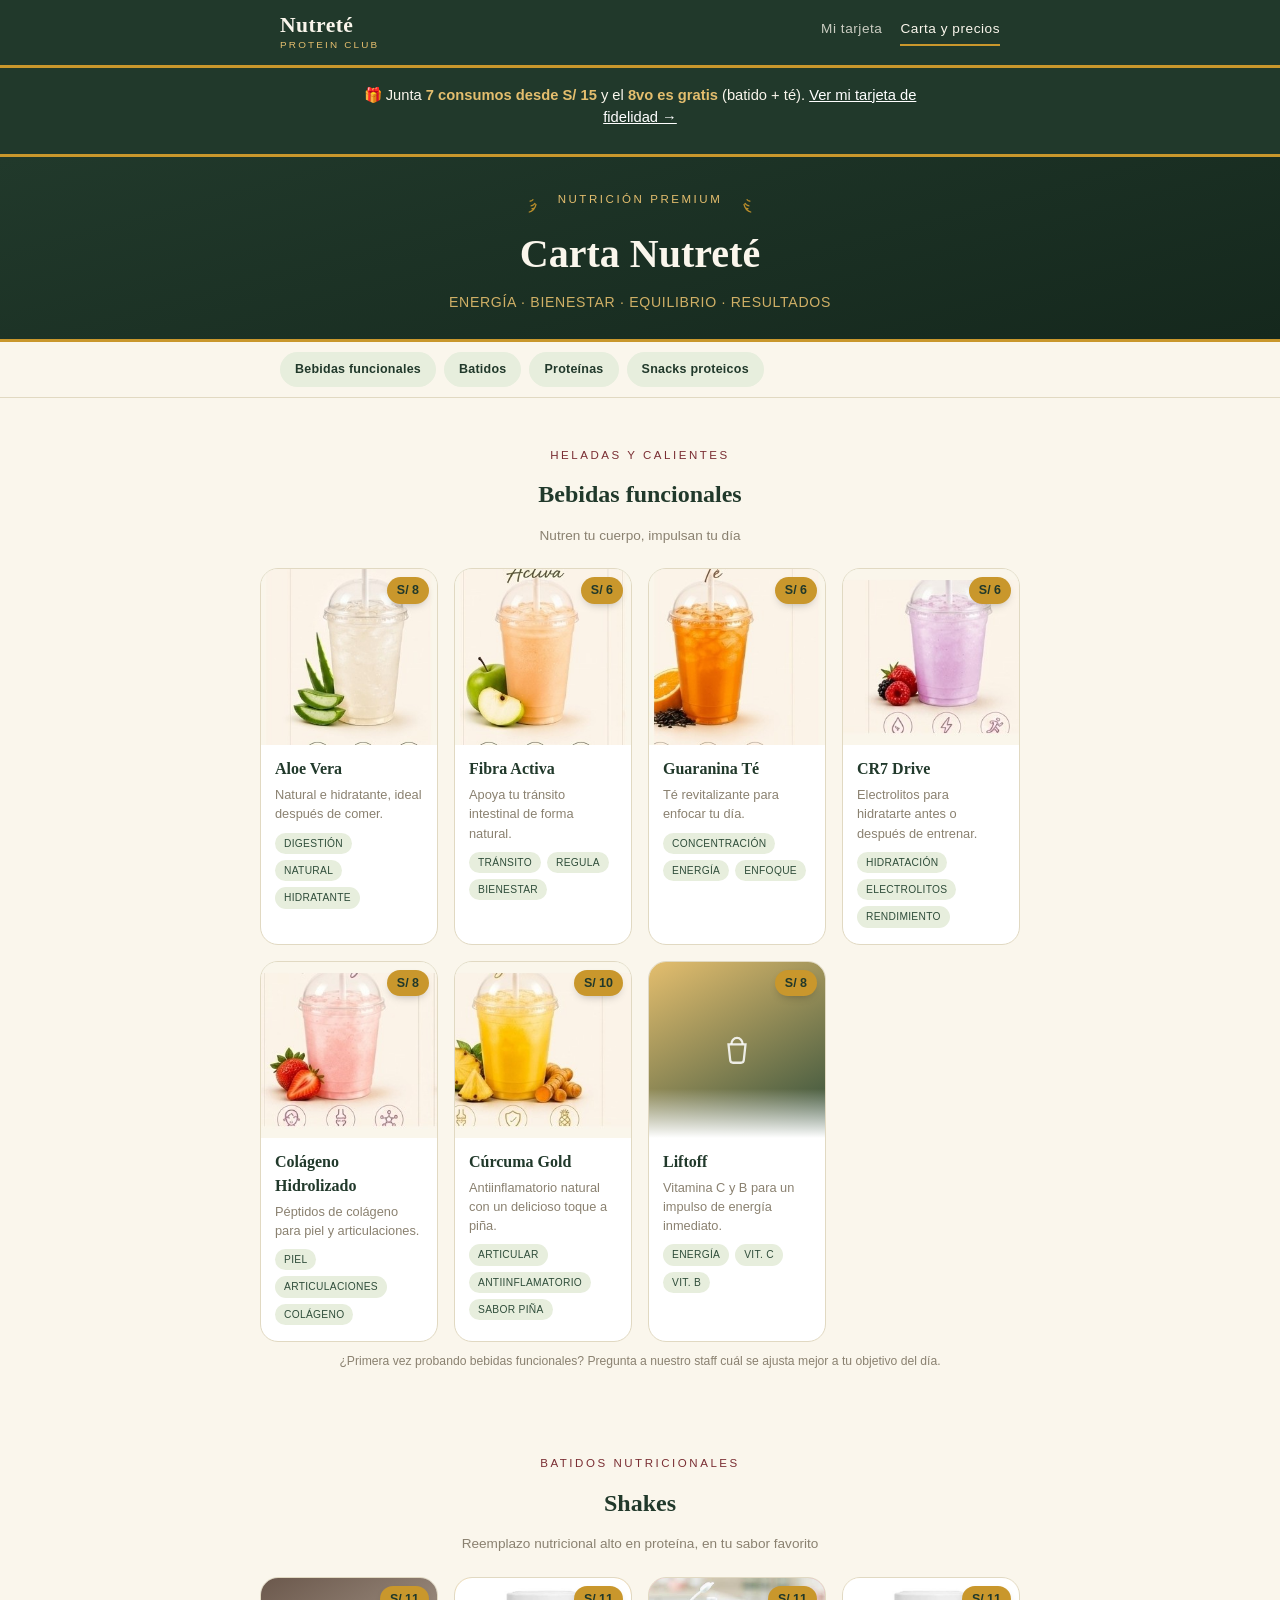
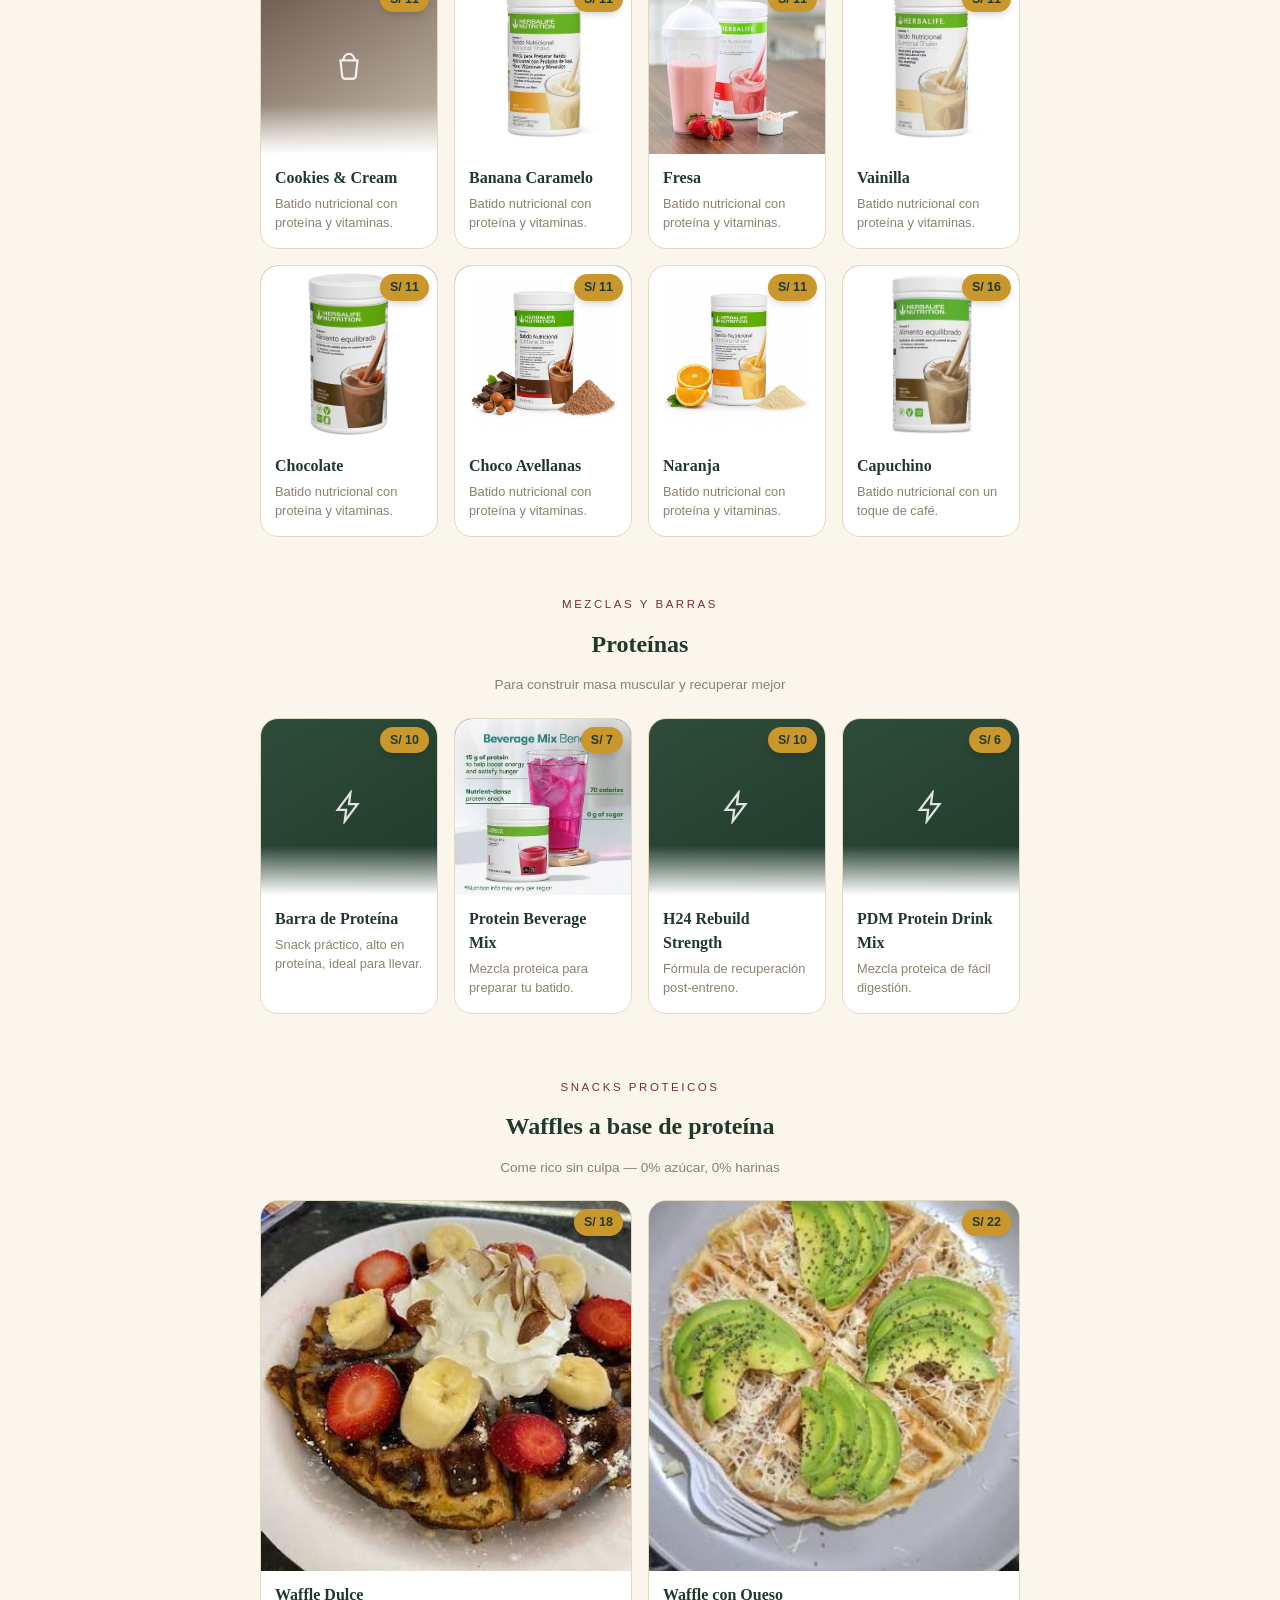
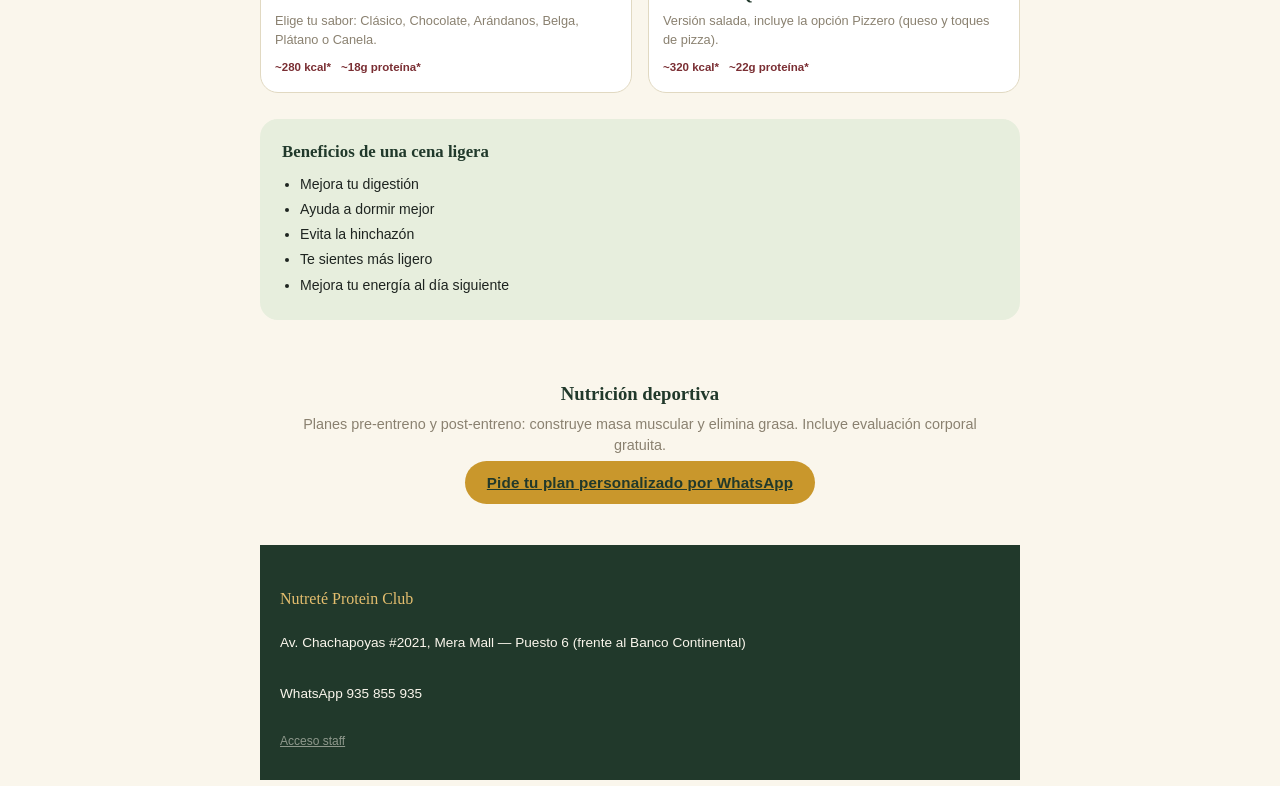
==== commit 5a7c9e95: "Update carta.html" ====
--- a/carta.html
+++ b/carta.html
@@ -214,8 +214,7 @@
     </div>
 
   </div>
-  <p class="section-note">📸 Fotos referenciales — sube las fotos reales de cada sabor a <code>images/batidos/</code> con el mismo nombre del archivo y aparecerán automáticamente.</p>
-</section>
+ 
 
 <!-- ============ PROTEÍNAS ============ -->
 <section id="proteinas" class="menu-section wrap">
@@ -279,7 +278,7 @@
     </div>
 
   </div>
-  <p class="section-note">*Valores de referencia — confírmalos con la ficha técnica de tu mezcla proteica y edítalos en carta.html.</p>
+
 
   <div class="benefits-box">
     <h3>Beneficios de una cena ligera</h3>
